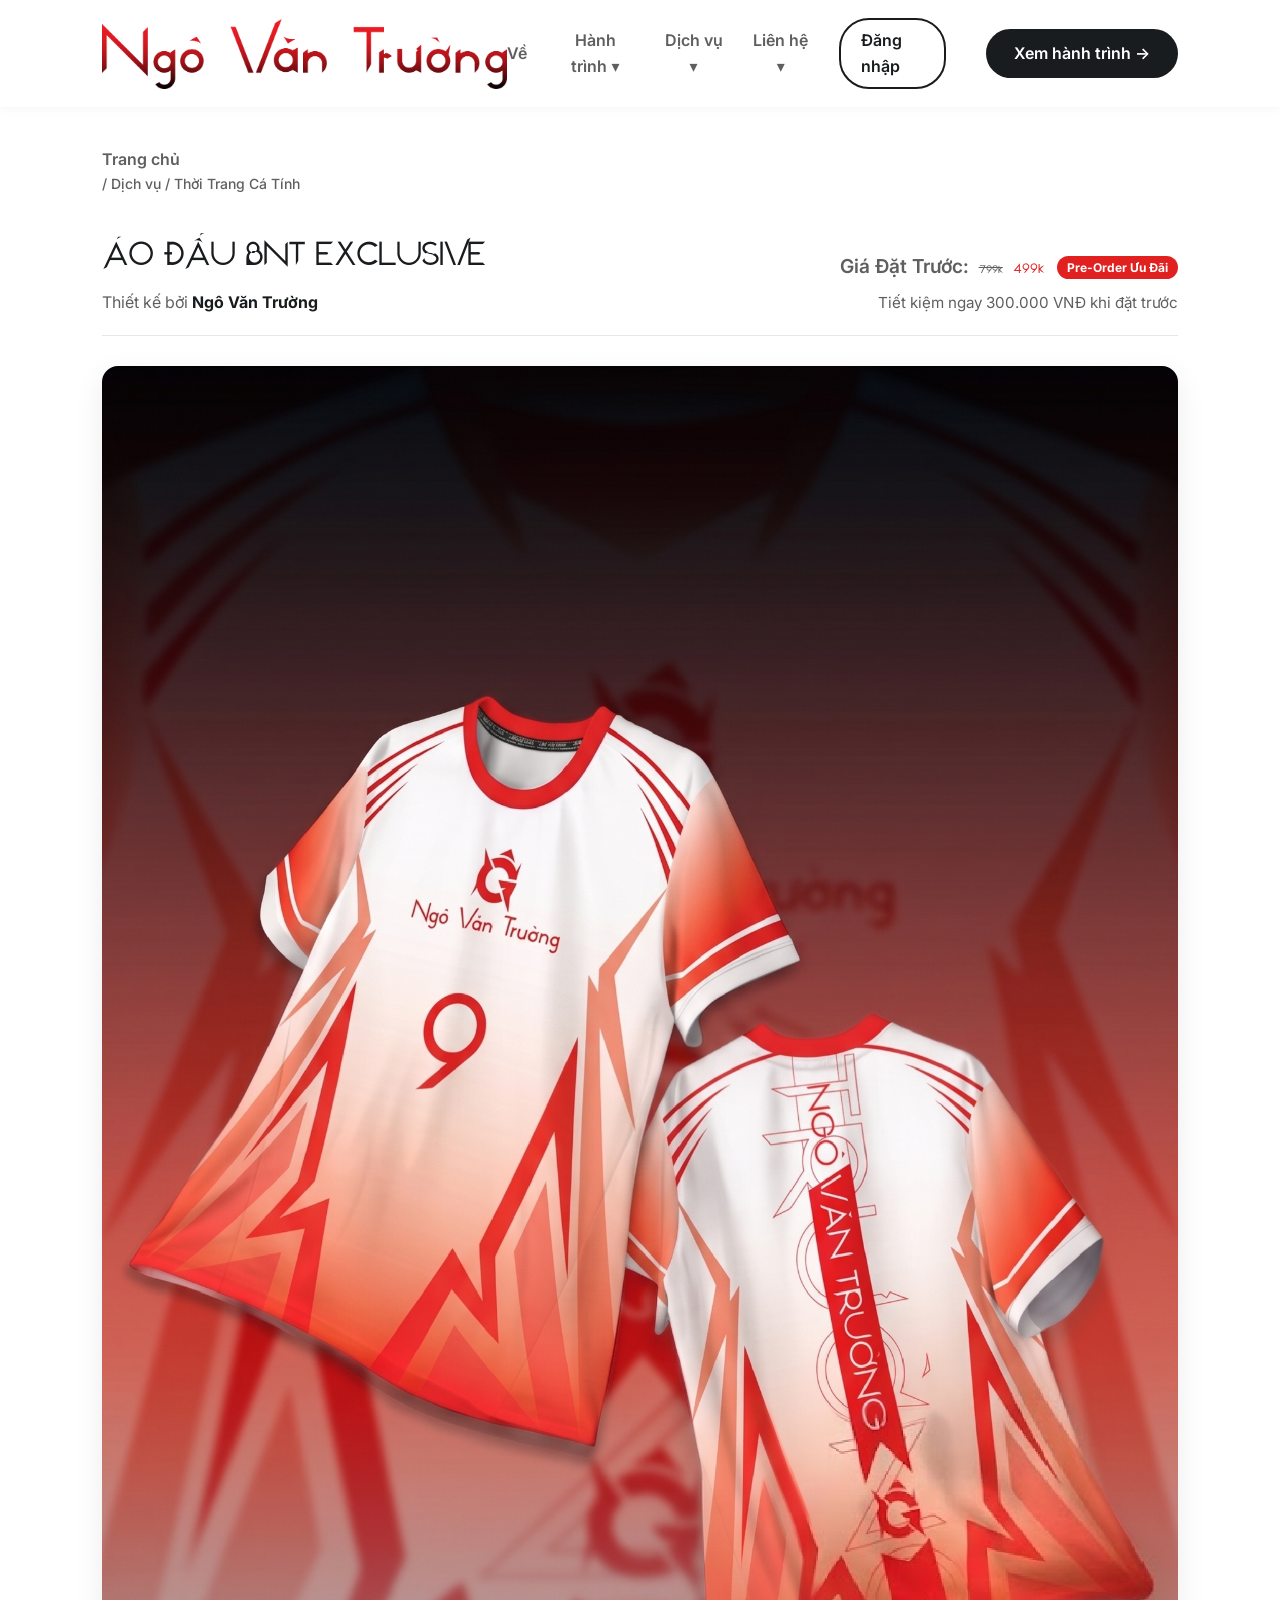
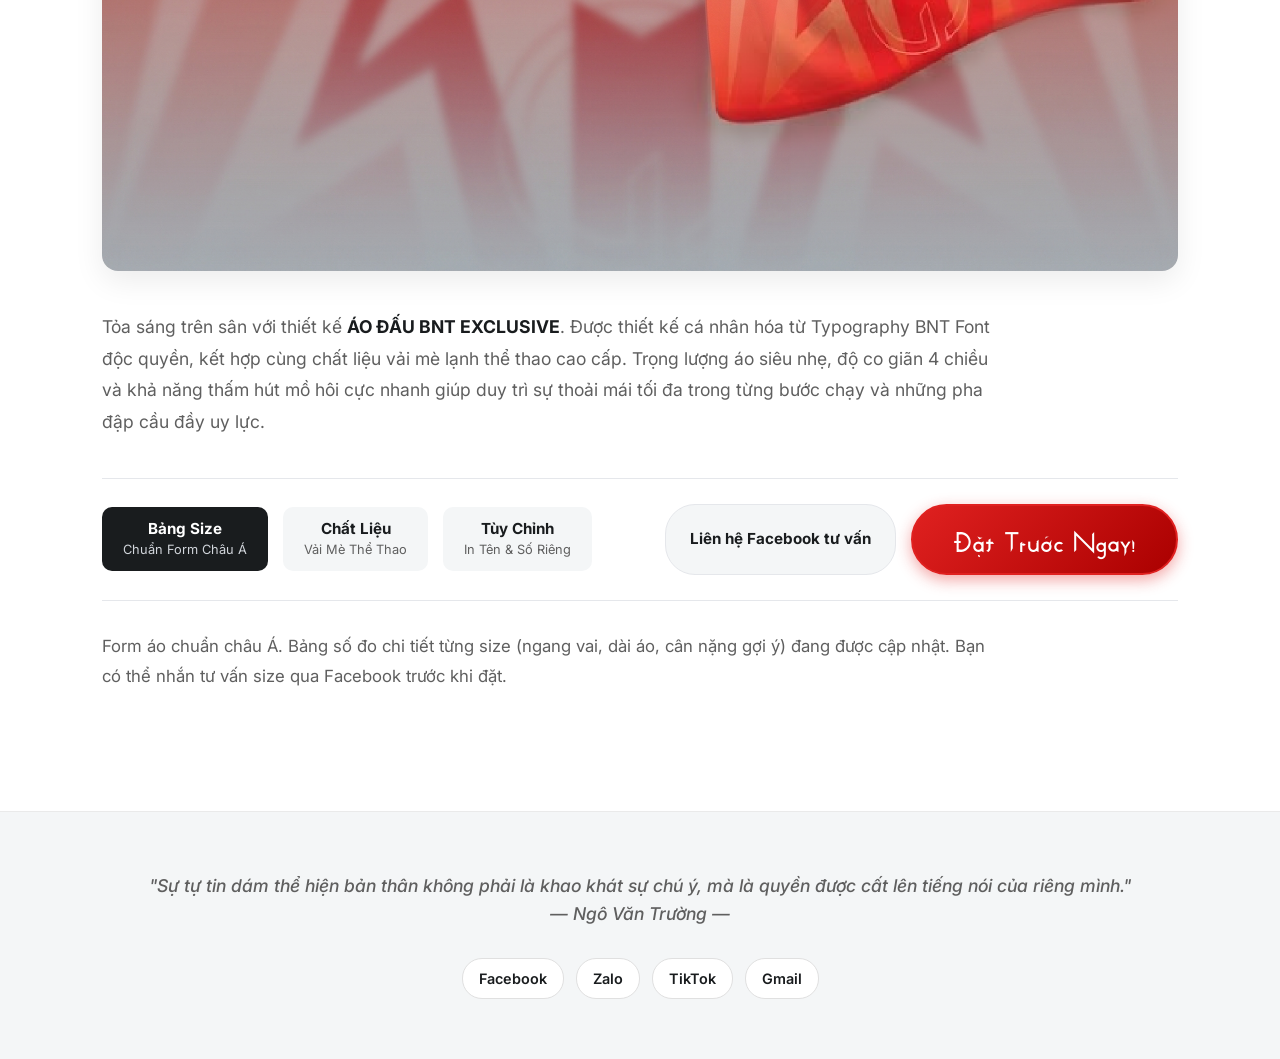
==== ao-dau.html @ 02235357 "Add files via upload" ====
<!DOCTYPE html>
<html lang="vi">
<head>
<meta charset="UTF-8"><meta name="viewport" content="width=device-width, initial-scale=1.0">
<title>Áo Đấu BNT Exclusive | Ngô Văn Trường</title>
<meta name="description" content="Áo đấu BNT Exclusive do Ngô Văn Trường thiết kế: typography BNT Font độc quyền, vải mè lạnh thể thao, co giãn 4 chiều. Đặt trước 499k.">
<meta property="og:type" content="website">
<meta property="og:title" content="Áo Đấu BNT Exclusive | Ngô Văn Trường">
<meta property="og:description" content="Áo đấu thể thao thiết kế riêng, vải mè lạnh siêu nhẹ. Đặt trước ưu đãi 499k.">
<meta property="og:image" content="aos dau nvt.png">
<link rel="icon" href="icon.svg" type="image/svg+xml">
<link href="https://fonts.googleapis.com/css2?family=Inter:wght@400;500;600;700;800&display=swap" rel="stylesheet">
<script async src="https://www.googletagmanager.com/gtag/js?id=G-8JM5VVPJ3H"></script>
<script>window.dataLayer=window.dataLayer||[];function gtag(){dataLayer.push(arguments);}gtag('js',new Date());gtag('config','G-8JM5VVPJ3H');</script>
<script>(function(c,l,a,r,i,t,y){c[a]=c[a]||function(){(c[a].q=c[a].q||[]).push(arguments)};t=l.createElement(r);t.async=1;t.src="https://www.clarity.ms/tag/"+i;y=l.getElementsByTagName(r)[0];y.parentNode.insertBefore(t,y);})(window,document,"clarity","script","yrsd07ghmy");</script>
<link rel="stylesheet" href="assets/style.css">
<style>
.product-container{max-width:1440px;margin:0 auto;padding:40px 8%}
.breadcrumb{font-size:14px;color:var(--text-grey);margin-bottom:25px;font-weight:500}
.breadcrumb a:hover{color:var(--brand-red)}
.product-header-wrapper{display:flex;justify-content:space-between;align-items:flex-end;flex-wrap:wrap;gap:20px;margin-bottom:30px;padding-bottom:20px;border-bottom:1px solid var(--border-color)}
.product-title h1{font-size:3.5rem;font-weight:400;line-height:1.1;letter-spacing:-1px}
.author{font-size:1rem;color:var(--text-grey);margin-top:8px}
.author a{color:var(--brand-black);font-weight:700}.author a:hover{color:var(--brand-red)}
.product-pricing{text-align:right}
.price-main{font-size:1.2rem;font-weight:600;color:var(--text-grey)}
.usd{text-decoration:line-through;margin:0 5px}
.usd-red{color:var(--brand-red);font-size:1.5rem}
.price-badge{background:var(--brand-red);color:#fff;font-size:12px;font-weight:700;padding:4px 10px;border-radius:20px;vertical-align:middle;margin-left:8px}
.price-sub{font-size:.95rem;color:var(--text-grey);margin-top:5px}
.gallery-wrapper{margin:30px 0 40px}
.gallery-wrapper img{width:100%;height:auto;display:block}
.product-description{font-size:1.1rem;color:var(--text-grey);line-height:1.8;max-width:900px;margin-bottom:40px}
.product-description strong{color:var(--brand-black)}
.action-bar{display:flex;justify-content:space-between;align-items:center;flex-wrap:wrap;gap:25px;padding:25px 0;border-top:1px solid var(--border-color);border-bottom:1px solid var(--border-color)}
.tabs-container{display:flex;gap:15px;flex-wrap:wrap}
.tab-item{padding:12px 20px;border-radius:10px;background:var(--light-grey);color:var(--brand-black);font:inherit;font-weight:700;font-size:.95rem;cursor:pointer;text-align:center;line-height:1.2;border:1px solid transparent}
.tab-item small{display:block;margin-top:4px;font-size:.8rem;font-weight:400;color:var(--text-grey)}
.tab-item[aria-selected=true],.tab-item:hover{background:var(--brand-black);color:#fff}
.tab-item[aria-selected=true] small,.tab-item:hover small{color:#d1d5db}
.tab-panel{padding:30px 0 80px;max-width:900px;color:var(--text-grey);font-size:1.05rem;line-height:1.8;min-height:140px}
.tab-panel strong{color:var(--brand-black)}
.buy-action{display:flex;gap:15px;flex-wrap:wrap;align-items:stretch}
.btn-secondary{background:var(--light-grey);color:var(--brand-black);border:1px solid var(--border-color);padding:14px 24px;border-radius:30px;font:inherit;font-weight:700;font-size:.95rem;cursor:pointer;display:inline-flex;align-items:center;justify-content:center}
.btn-secondary:hover{background:#e5e7eb}
.btn-buy-myfonts{background:linear-gradient(135deg,#e02120,#aa0000);color:#fff;border:2px solid var(--brand-red);padding:10px 40px;border-radius:50px;font-size:3rem;cursor:pointer;box-shadow:0 5px 15px rgba(224,33,32,.4);transition:transform .3s,box-shadow .3s,background .3s;display:flex;align-items:center;justify-content:center}
.btn-buy-myfonts:hover{background:linear-gradient(135deg,#aa0000,#e02120);transform:translateY(-2px);box-shadow:0 8px 25px rgba(224,33,32,.6)}
.modal-overlay{display:none;position:fixed;inset:0;z-index:9999;overflow:auto;background:rgba(0,0,0,.6);backdrop-filter:blur(4px);padding:20px;justify-content:center;align-items:flex-start}
.modal-overlay.active{display:flex}
.modal-content{background:#fff;padding:30px;border-radius:16px;max-width:450px;width:100%;margin:auto;text-align:center;position:relative;box-shadow:0 10px 40px rgba(0,0,0,.2);animation:fadeIn .3s ease-out}
@keyframes fadeIn{from{opacity:0;transform:translateY(-20px)}to{opacity:1;transform:none}}
.close-modal{position:absolute;top:10px;right:14px;width:44px;height:44px;background:none;border:none;color:var(--text-grey);font-size:30px;cursor:pointer}
.close-modal:hover{color:var(--brand-red)}
.modal-title{font-family:'BNTFONT','Montserrat',sans-serif;font-weight:400;color:var(--brand-red);font-size:2.5rem;margin-bottom:15px}
.qr-image{width:100%;max-width:250px;height:auto;border-radius:10px;margin:0 auto 20px;box-shadow:0 5px 15px rgba(0,0,0,.1)}
.modal-instruction{font-size:.95rem;line-height:1.6;margin-bottom:25px;text-align:left;background:var(--light-grey);padding:15px;border-radius:10px;border-left:4px solid var(--brand-red)}
.modal-instruction strong{color:#b01514}
.modal-actions{display:flex;flex-direction:column;gap:10px}
.btn-send-bill{display:flex;justify-content:center;align-items:center;gap:10px;background:var(--brand-black);color:#fff;padding:14px 20px;border-radius:30px;font-weight:700;transition:background-color .3s,transform .2s}
.btn-send-bill:hover{background:var(--brand-red);transform:translateY(-2px)}
@media (max-width:1024px){
.product-header-wrapper{flex-direction:column;align-items:flex-start}.product-pricing{text-align:left}
.action-bar{flex-direction:column;align-items:stretch}.tabs-container{justify-content:center}
.buy-action{flex-direction:column}.btn-secondary,.btn-buy-myfonts{width:100%;padding:15px 24px}}
@media (max-width:768px){.product-title h1{font-size:2.4rem}.btn-buy-myfonts{font-size:2.2rem}}
</style>
</head>
<body>
<div id="site-header"></div><script src="assets/site.js"></script>

<main class="product-container">
  <nav class="breadcrumb" aria-label="Breadcrumb">
    <a href="index.html">Trang chủ</a> / <span>Dịch vụ</span> / <span aria-current="page">Thời Trang Cá Tính</span>
  </nav>

  <div class="product-header-wrapper">
    <div class="product-title">
      <h1 class="bnt-display">ÁO ĐẤU BNT EXCLUSIVE</h1>
      <p class="author">Thiết kế bởi <a href="index.html">Ngô Văn Trường</a></p>
    </div>
    <div class="product-pricing">
      <div class="price-main">Giá Đặt Trước: <span class="usd bnt-display">799k</span> <span class="usd-red bnt-display">499k</span> <span class="price-badge">Pre-Order Ưu Đãi</span></div>
      <div class="price-sub">Tiết kiệm ngay 300.000 VNĐ khi đặt trước</div>
    </div>
  </div>

  <div class="gallery-wrapper"><img src="aos dau nvt.png" alt="Áo Đấu BNT Exclusive" fetchpriority="high" decoding="async"></div>

  <div class="product-description">
    <p>Tỏa sáng trên sân với thiết kế <strong>ÁO ĐẤU BNT EXCLUSIVE</strong>. Được thiết kế cá nhân hóa từ Typography BNT Font độc quyền, kết hợp cùng chất liệu vải mè lạnh thể thao cao cấp. Trọng lượng áo siêu nhẹ, độ co giãn 4 chiều và khả năng thấm hút mồ hôi cực nhanh giúp duy trì sự thoải mái tối đa trong từng bước chạy và những pha đập cầu đầy uy lực.</p>
  </div>

  <div class="action-bar">
    <div class="tabs-container" role="tablist" aria-label="Thông tin sản phẩm">
      <button type="button" class="tab-item" role="tab" id="tab-size" aria-selected="true" aria-controls="panel-size">Bảng Size<small>Chuẩn Form Châu Á</small></button>
      <button type="button" class="tab-item" role="tab" id="tab-fabric" aria-selected="false" aria-controls="panel-fabric" tabindex="-1">Chất Liệu<small>Vải Mè Thể Thao</small></button>
      <button type="button" class="tab-item" role="tab" id="tab-custom" aria-selected="false" aria-controls="panel-custom" tabindex="-1">Tùy Chỉnh<small>In Tên &amp; Số Riêng</small></button>
    </div>
    <div class="buy-action">
      <a class="btn-secondary" href="https://web.facebook.com/truong.bapngo.2k6" target="_blank" rel="noopener noreferrer">Liên hệ Facebook tư vấn</a>
      <button type="button" id="btnPreOrder" class="btn-buy-myfonts bnt-display">Đặt Trước Ngay!</button>
    </div>
  </div>

  <div class="tab-panel" id="panel-size" role="tabpanel" aria-labelledby="tab-size"><p>Form áo chuẩn châu Á. Bảng số đo chi tiết từng size (ngang vai, dài áo, cân nặng gợi ý) đang được cập nhật. Bạn có thể nhắn tư vấn size qua Facebook trước khi đặt.</p></div>
  <div class="tab-panel" id="panel-fabric" role="tabpanel" aria-labelledby="tab-fabric" hidden><p><strong>Vải mè lạnh thể thao cao cấp:</strong> trọng lượng siêu nhẹ, co giãn 4 chiều, thấm hút mồ hôi nhanh.</p></div>
  <div class="tab-panel" id="panel-custom" role="tabpanel" aria-labelledby="tab-custom" hidden><p><strong>In tên và số riêng</strong> theo yêu cầu, thiết kế từ typography BNT Font độc quyền. Nhắn tư vấn để chốt nội dung in.</p></div>
</main>

<div id="qrModal" class="modal-overlay" role="dialog" aria-modal="true" aria-labelledby="modalTitle">
  <div class="modal-content">
    <button type="button" class="close-modal" aria-label="Đóng">&times;</button>
    <h2 class="modal-title" id="modalTitle">Thanh Toán</h2>
    <img src="QR Chuyen Tien.jpg" alt="Mã QR thanh toán" class="qr-image" width="250" height="250">
    <div class="modal-instruction">
      <p>1. Bạn vui lòng quét mã QR để thanh toán <strong>499.000 VNĐ</strong>.</p>
      <p>2. Cú pháp chuyển khoản: <strong>[Tên] + [SĐT] + pay ao bnt</strong>.</p>
      <p>3. <strong>Hãy chụp lại màn hình giao dịch (bill)</strong> thành công.</p>
      <p>4. Bấm nút bên dưới để gửi bill cho Trường xác nhận. Trường sẽ gửi hàng cho bạn ngay khi áo ra mắt chính thức nhé!</p>
    </div>
    <div class="modal-actions">
      <a href="https://web.facebook.com/truong.bapngo.2k6" target="_blank" rel="noopener noreferrer" class="btn-send-bill">Gửi bill qua Facebook 💬</a>
      <a href="https://zalo.me/0337439799" target="_blank" rel="noopener noreferrer" class="btn-send-bill">Gửi bill qua Zalo 💬</a>
    </div>
  </div>
</div>

<div id="site-footer"></div>

<script>
// Tabs
const tabs=Array.from(document.querySelectorAll('[role="tab"]'));
function selectTab(tab,focus){
  tabs.forEach(t=>{const on=t===tab;t.setAttribute('aria-selected',on);t.tabIndex=on?0:-1;document.getElementById(t.getAttribute('aria-controls')).hidden=!on;});
  if(focus)tab.focus();
}
tabs.forEach((tab,i)=>{
  tab.addEventListener('click',()=>selectTab(tab));
  tab.addEventListener('keydown',e=>{
    if(e.key==='ArrowRight')selectTab(tabs[(i+1)%tabs.length],true);
    if(e.key==='ArrowLeft')selectTab(tabs[(i-1+tabs.length)%tabs.length],true);
  });
});
// Modal thanh toán
const modal=document.getElementById('qrModal'),openBtn=document.getElementById('btnPreOrder'),closeBtn=modal.querySelector('.close-modal');
function openModal(){modal.classList.add('active');document.body.style.overflow='hidden';closeBtn.focus();}
function closeModal(){modal.classList.remove('active');document.body.style.overflow='';openBtn.focus();}
openBtn.addEventListener('click',openModal);
closeBtn.addEventListener('click',closeModal);
modal.addEventListener('click',e=>{if(e.target===modal)closeModal();});
document.addEventListener('keydown',e=>{if(e.key==='Escape'&&modal.classList.contains('active'))closeModal();});
</script>
</body>
</html>
---- assets/style.css ----
/* BNT shared styles: tokens, header, footer, hiệu ứng, trang tài khoản */
@font-face{font-family:'BNTFONT';src:url('../BNTFONT-Regular.otf') format('opentype'),url('../BNTFONT-Regular.ttf') format('truetype');font-display:swap}
:root{--brand-red:#e02120;--brand-black:#191c1e;--text-grey:#5f5f5f;--light-grey:#f4f6f7;--pure-white:#fff;--border-color:#e5e7eb;--accent:var(--brand-red);--radius:16px;--shadow:0 10px 30px rgba(0,0,0,.08);--header-h:110px}
*{margin:0;padding:0;box-sizing:border-box}
html{scroll-behavior:smooth;scroll-padding-top:var(--header-h)}
body{font-family:'Inter','Montserrat',system-ui,sans-serif;background:var(--pure-white);color:var(--brand-black);line-height:1.6;overflow-x:hidden}
a{text-decoration:none;color:inherit}
a:focus-visible,button:focus-visible{outline:3px solid var(--accent);outline-offset:3px}
.bnt-display{font-family:'BNTFONT','Montserrat',sans-serif;font-weight:400}

/* Header */
header{display:flex;justify-content:space-between;align-items:center;padding:18px 8%;background:#fff;position:sticky;top:0;z-index:999;box-shadow:0 2px 10px rgba(0,0,0,.04)}
.logo img{height:70px;width:auto;display:block}
.nav-container{display:flex;align-items:center;gap:40px}
nav ul{list-style:none;display:flex;gap:30px;align-items:center}
nav li{display:flex;align-items:center;position:relative}
nav a,.dropbtn{color:var(--text-grey);font:inherit;font-weight:600;font-size:16px;background:none;border:none;cursor:pointer;transition:color .3s;display:flex;align-items:center}
nav a:hover,.dropbtn:hover{color:var(--brand-black)}
.dropdown-content a[aria-current]{color:var(--accent)}
#navAuth{border:2px solid var(--brand-black);padding:8px 20px;border-radius:30px;color:var(--brand-black);transition:background-color .3s,color .3s}
#navAuth:hover{background:var(--brand-black);color:#fff}
.btn-start{background:var(--brand-black);color:#fff;padding:12px 28px;border-radius:30px;font-weight:600;white-space:nowrap;transition:background-color .3s,transform .2s,box-shadow .3s}
.btn-start:hover{background:var(--accent);transform:translateY(-2px);box-shadow:0 8px 20px rgba(0,0,0,.15)}
.menu-toggle{display:none;background:none;border:none;cursor:pointer;width:44px;height:44px;flex-direction:column;justify-content:center;align-items:center;gap:6px}
.menu-toggle span{display:block;width:26px;height:3px;background:var(--brand-black);border-radius:2px;transition:transform .3s,opacity .3s}
.menu-toggle[aria-expanded=true] span:nth-child(1){transform:translateY(9px) rotate(45deg)}
.menu-toggle[aria-expanded=true] span:nth-child(2){opacity:0}
.menu-toggle[aria-expanded=true] span:nth-child(3){transform:translateY(-9px) rotate(-45deg)}
.dropdown::after{content:'';position:absolute;left:0;bottom:-25px;width:100%;height:25px}
.dropdown-content{display:none;position:absolute;background:#fff;min-width:210px;box-shadow:0 10px 25px rgba(0,0,0,.1);border-radius:10px;z-index:100;top:40px;left:50%;transform:translateX(-50%);overflow:hidden;border:1px solid #eaeaea}
.dropdown-content a{color:var(--brand-black);padding:14px 20px;display:block;font-size:14.5px;text-align:center;transition:background-color .3s,color .3s}
.dropdown-content a:hover{background:var(--light-grey);color:var(--accent)}
.dropdown-content.show{display:block}
@media (hover:hover) and (min-width:1025px){.dropdown:hover .dropdown-content,.dropdown:focus-within .dropdown-content{display:block}}
@media (max-width:1024px){
 :root{--header-h:90px}
 header{padding:12px 5%}.logo img{height:50px}.menu-toggle{display:flex}
 .nav-container{display:none;position:absolute;top:100%;left:0;right:0;flex-direction:column;align-items:stretch;gap:20px;background:#fff;padding:20px 5% 30px;box-shadow:0 10px 20px rgba(0,0,0,.08);max-height:calc(100vh - 80px);overflow-y:auto}
 .nav-container.open{display:flex}
 nav ul{flex-direction:column;align-items:stretch;gap:0}
 nav li{flex-direction:column;align-items:stretch;border-bottom:1px solid #eee}
 nav a,.dropbtn{padding:14px 4px;justify-content:space-between;width:100%}
 #navAuth{border:0;padding:14px 4px;border-radius:0;background:none!important;color:var(--accent)}
 .dropdown::after{display:none}
 .dropdown-content{position:static;transform:none;box-shadow:none;border:none;border-radius:0;background:var(--light-grey);min-width:0}
 .dropdown-content a{text-align:left;padding:12px 20px}
 .btn-start{text-align:center}
}

/* Footer */
footer{padding:60px 8%;text-align:center;background:var(--light-grey);border-top:1px solid #eaeaea}
.footer-quote{font-size:1.1rem;color:var(--text-grey);font-style:italic;font-weight:500}
.footer-contact{margin-top:30px;display:flex;justify-content:center;gap:12px;flex-wrap:wrap}
footer .disclaimer{font-size:.9rem;color:var(--text-grey);max-width:700px;margin:25px auto 0}
.social-btn{display:inline-flex;align-items:center;padding:8px 16px;background:#fff;color:var(--brand-black);border-radius:20px;font-size:.9rem;font-weight:600;border:1px solid #e0e0e0;transition:all .3s}
.social-btn:hover{background:var(--accent);color:#fff;border-color:var(--accent);transform:translateY(-2px)}

/* Hiệu ứng cho trang dịch vụ (font, áo đấu, tư vấn, hành trình) */
.gallery-wrapper>img,.main-display,.feature-image{border-radius:var(--radius);box-shadow:var(--shadow);overflow:hidden}
.feature-image img{transition:transform .5s}.feature-image:hover img{transform:scale(1.04)}
.price-card,.accordion-item,.tab-item,.btn-secondary,.card{transition:transform .3s,box-shadow .3s,background-color .3s,color .3s,border-color .3s}
.accordion-item:hover,.card:hover{box-shadow:0 14px 34px rgba(0,0,0,.1)}
.tab-item:hover,.btn-secondary:hover{transform:translateY(-2px)}
@media (prefers-reduced-motion:reduce){html{scroll-behavior:auto}*,*::before,*::after{transition:none!important;animation:none!important}}

/* Trang đang phát triển */
.soon{min-height:60vh;display:flex;flex-direction:column;align-items:center;justify-content:center;text-align:center;padding:60px 20px;background:var(--light-grey)}
.soon h1{font-family:'BNTFONT','Montserrat',sans-serif;font-weight:400;font-size:clamp(2.4rem,9vw,6rem);line-height:1.1;color:var(--brand-red);margin-bottom:15px}
.soon p{max-width:500px;color:var(--text-grey);margin-bottom:30px}
.actions{display:flex;gap:15px;flex-wrap:wrap;justify-content:center}
.btn-outline{border:2px solid var(--brand-black);padding:10px 28px;border-radius:30px;font-weight:600;transition:background-color .3s,color .3s}
.btn-outline:hover{background:var(--brand-black);color:#fff}

/* Trang tài khoản */
.account{max-width:1000px;margin:0 auto;padding:50px 5% 80px;min-height:60vh}
.card{background:#fff;border:1px solid var(--border-color);border-radius:var(--radius);box-shadow:var(--shadow);padding:28px}
.auth-card{max-width:440px;margin:0 auto}
.seg{display:flex;gap:8px;background:var(--light-grey);padding:6px;border-radius:30px;margin-bottom:22px}
.seg button{flex:1;border:0;background:none;padding:10px;border-radius:24px;font:inherit;font-weight:700;color:var(--text-grey);cursor:pointer}
.seg button.on{background:var(--brand-black);color:#fff}
.field{display:block;margin-bottom:14px;font-weight:600;font-size:.9rem}
.field input{width:100%;margin-top:6px;padding:12px 14px;border:1px solid var(--border-color);border-radius:10px;font:inherit}
.btn-main{width:100%;background:var(--brand-red);color:#fff;border:0;padding:14px;border-radius:30px;font:inherit;font-weight:700;cursor:pointer;transition:background-color .3s}
.btn-main:hover{background:#aa0000}.btn-main:disabled{opacity:.6;cursor:wait}
#msg{margin-top:14px;font-weight:600;font-size:.95rem}.ok{color:#15803d}.err{color:var(--brand-red)}
.dash-head{display:flex;justify-content:space-between;align-items:center;flex-wrap:wrap;gap:12px;margin-bottom:26px}
.dash-head h1{font-size:2rem}
.btn-out{background:none;border:2px solid var(--brand-black);padding:8px 22px;border-radius:30px;font:inherit;font-weight:600;cursor:pointer}
.btn-out:hover{background:var(--brand-black);color:#fff}
.grid{display:grid;gap:20px;grid-template-columns:repeat(auto-fit,minmax(290px,1fr))}
.card h2{font-size:1.15rem;margin-bottom:10px}
.row{display:flex;justify-content:space-between;gap:12px;padding:12px 0;border-top:1px dashed #ddd;font-size:.92rem}
.row small{display:block;color:var(--text-grey)}
.empty{color:var(--text-grey);font-size:.92rem}
.tag{font-size:.75rem;font-weight:700;padding:3px 10px;border-radius:20px;background:var(--light-grey);white-space:nowrap;height:fit-content}
.tag.paid,.tag.done{background:#dcfce7;color:#15803d}.tag.cancelled{background:#fee2e2;color:#b91c1c}
.dl{color:var(--brand-red);font-weight:700}
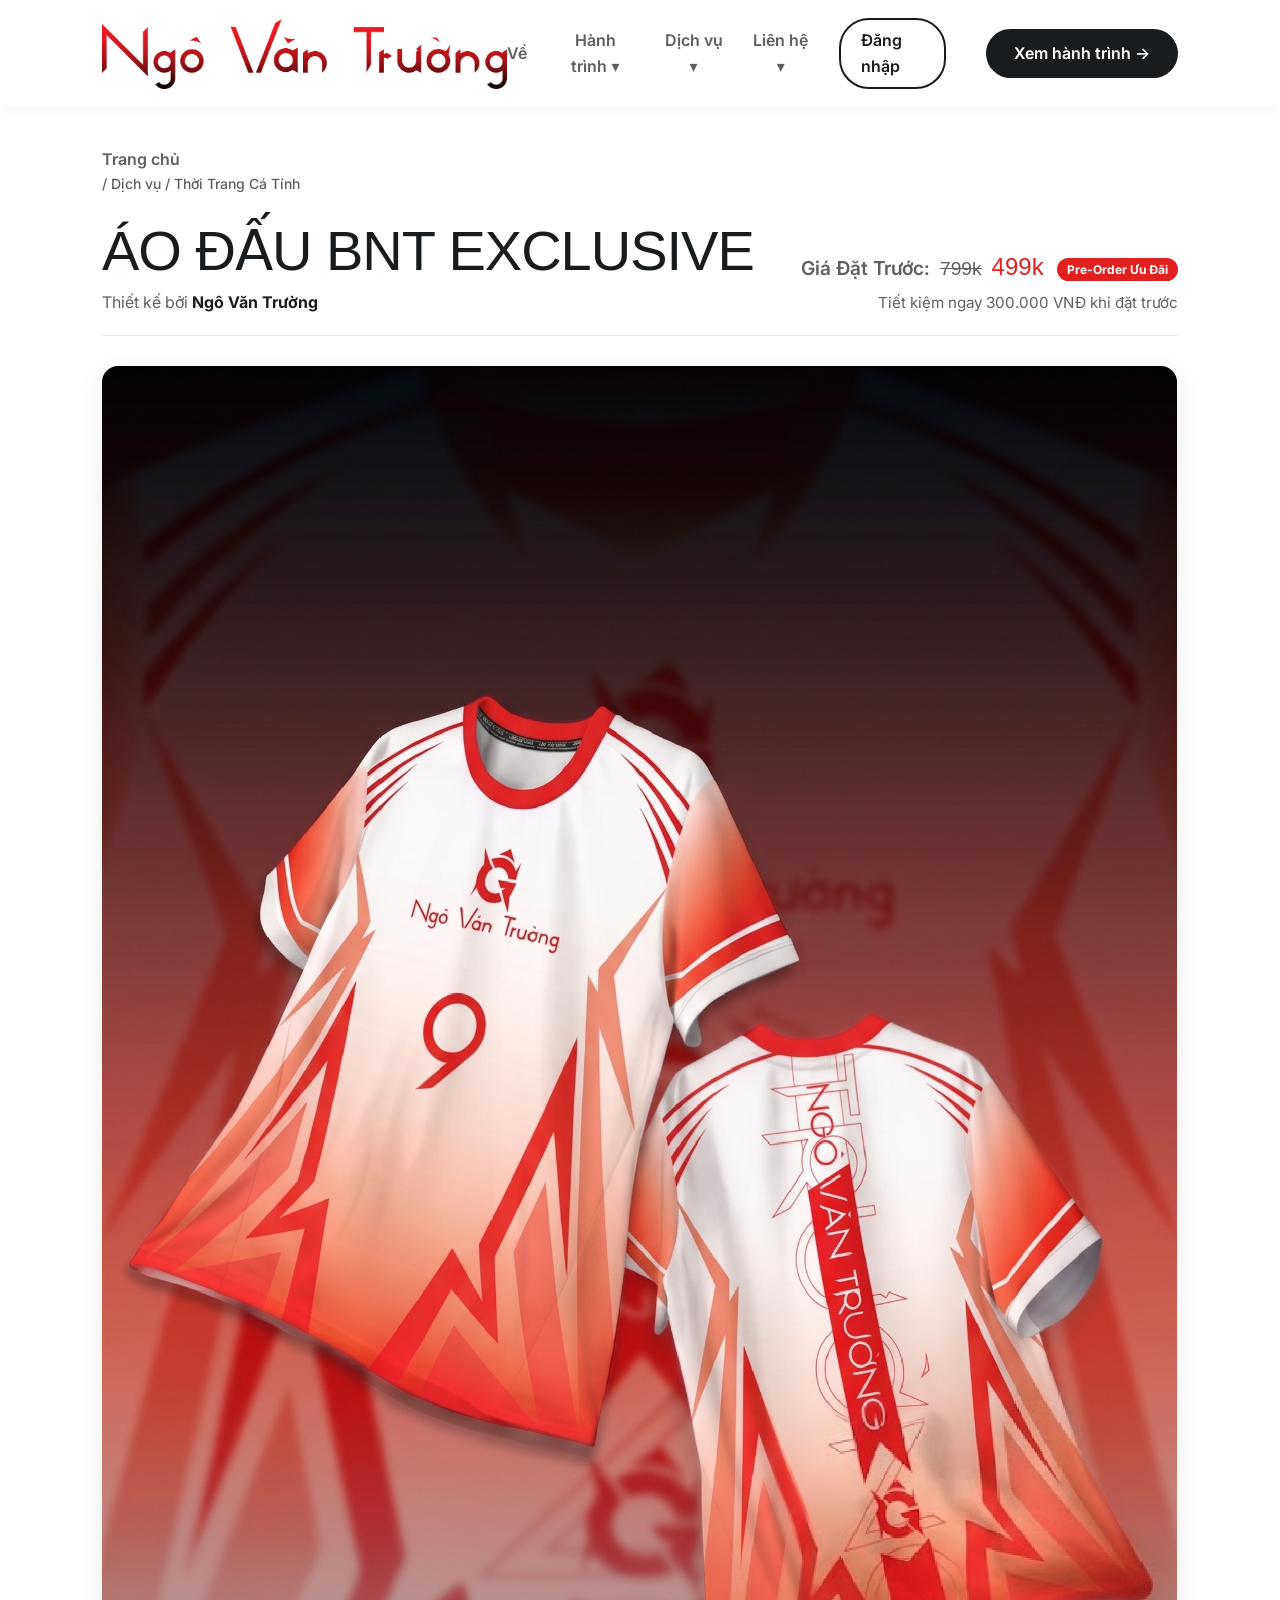
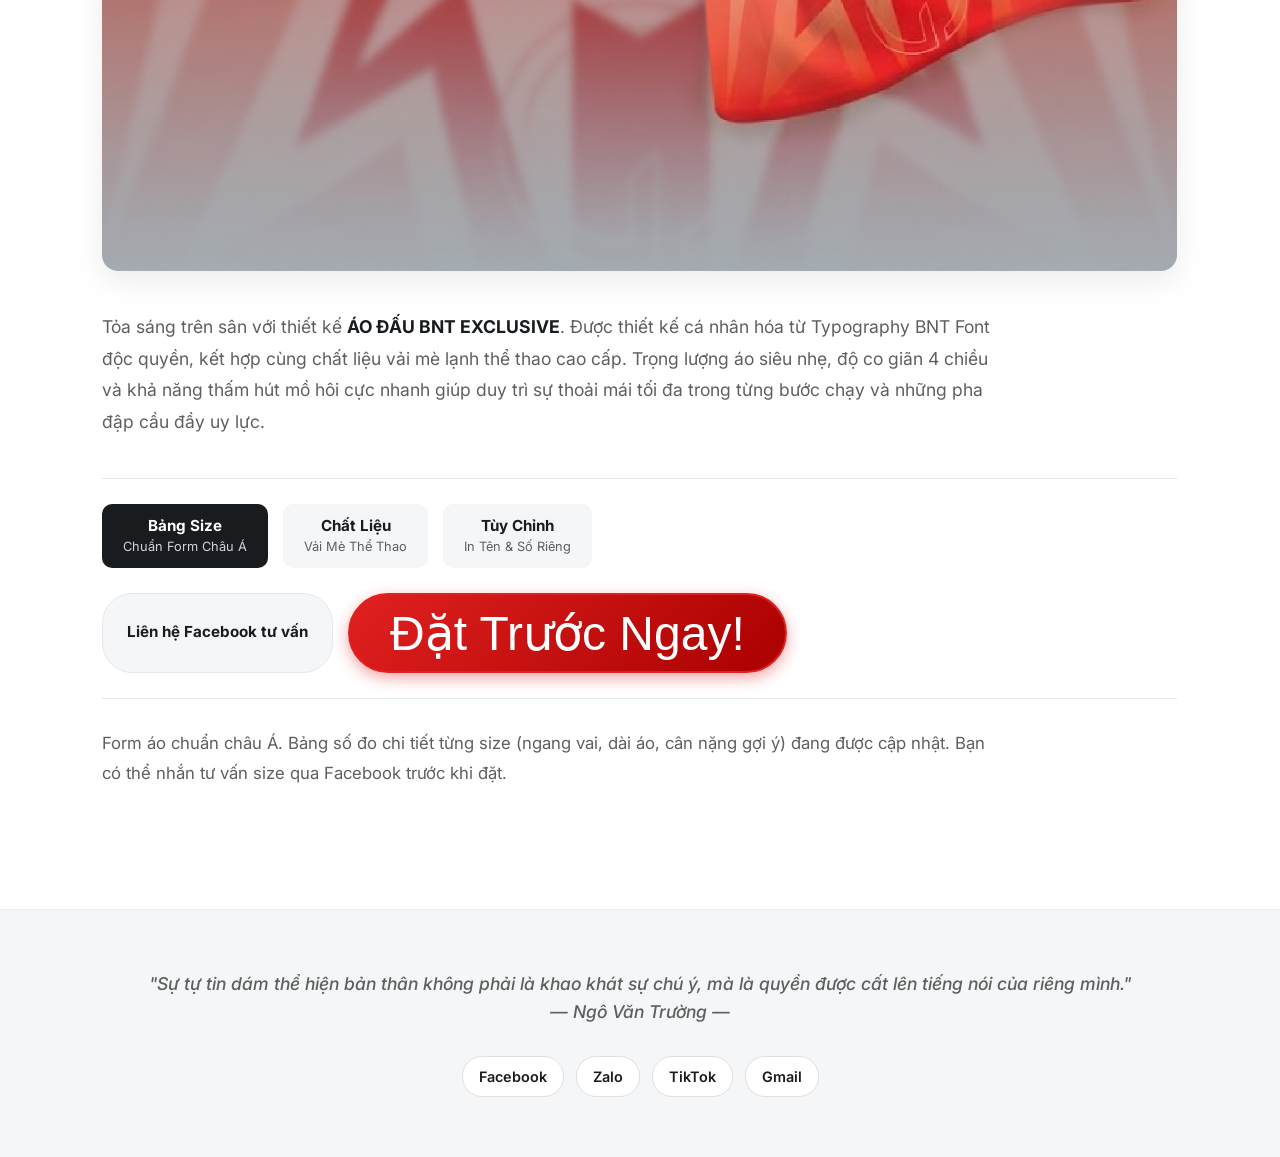
==== commit 3eff8625: "Update ao-dau.html" ====
--- a/ao-dau.html
+++ b/ao-dau.html
@@ -15,6 +15,29 @@
 <script>(function(c,l,a,r,i,t,y){c[a]=c[a]||function(){(c[a].q=c[a].q||[]).push(arguments)};t=l.createElement(r);t.async=1;t.src="https://www.clarity.ms/tag/"+i;y=l.getElementsByTagName(r)[0];y.parentNode.insertBefore(t,y);})(window,document,"clarity","script","yrsd07ghmy");</script>
 <link rel="stylesheet" href="assets/style.css">
 <style>
+/* --- HIỆU ỨNG KÉO ĐẾN ĐÂU HIỆN ĐẾN ĐÓ --- */
+.reveal {
+    opacity: 0;
+    transform: translateY(30px);
+    transition: all 0.8s ease-out;
+    will-change: opacity, transform;
+}
+.reveal.active {
+    opacity: 1;
+    transform: translateY(0);
+}
+.reveal-left {
+    opacity: 0;
+    transform: translateX(-40px);
+    transition: all 0.8s ease-out;
+}
+.reveal-left.active { opacity: 1; transform: translateX(0); }
+/* Delay để các dòng chữ hiện nối tiếp nhau */
+.delay-1 { transition-delay: 0.1s; }
+.delay-2 { transition-delay: 0.2s; }
+.delay-3 { transition-delay: 0.3s; }
+/* --------------------------------------- */
+
 .product-container{max-width:1440px;margin:0 auto;padding:40px 8%}
 .breadcrumb{font-size:14px;color:var(--text-grey);margin-bottom:25px;font-weight:500}
 .breadcrumb a:hover{color:var(--brand-red)}
@@ -69,28 +92,30 @@
 <div id="site-header"></div><script src="assets/site.js"></script>
 
 <main class="product-container">
-  <nav class="breadcrumb" aria-label="Breadcrumb">
+  <nav class="breadcrumb reveal" aria-label="Breadcrumb">
     <a href="index.html">Trang chủ</a> / <span>Dịch vụ</span> / <span aria-current="page">Thời Trang Cá Tính</span>
   </nav>
 
   <div class="product-header-wrapper">
     <div class="product-title">
-      <h1 class="bnt-display">ÁO ĐẤU BNT EXCLUSIVE</h1>
-      <p class="author">Thiết kế bởi <a href="index.html">Ngô Văn Trường</a></p>
-    </div>
-    <div class="product-pricing">
+      <h1 class="bnt-display reveal">ÁO ĐẤU BNT EXCLUSIVE</h1>
+      <p class="author reveal delay-1">Thiết kế bởi <a href="index.html">Ngô Văn Trường</a></p>
+    </div>
+    <div class="product-pricing reveal delay-2">
       <div class="price-main">Giá Đặt Trước: <span class="usd bnt-display">799k</span> <span class="usd-red bnt-display">499k</span> <span class="price-badge">Pre-Order Ưu Đãi</span></div>
       <div class="price-sub">Tiết kiệm ngay 300.000 VNĐ khi đặt trước</div>
     </div>
   </div>
 
-  <div class="gallery-wrapper"><img src="aos dau nvt.png" alt="Áo Đấu BNT Exclusive" fetchpriority="high" decoding="async"></div>
-
-  <div class="product-description">
+  <div class="gallery-wrapper reveal">
+      <img src="aos dau nvt.png" alt="Áo Đấu BNT Exclusive" fetchpriority="high" decoding="async">
+  </div>
+
+  <div class="product-description reveal">
     <p>Tỏa sáng trên sân với thiết kế <strong>ÁO ĐẤU BNT EXCLUSIVE</strong>. Được thiết kế cá nhân hóa từ Typography BNT Font độc quyền, kết hợp cùng chất liệu vải mè lạnh thể thao cao cấp. Trọng lượng áo siêu nhẹ, độ co giãn 4 chiều và khả năng thấm hút mồ hôi cực nhanh giúp duy trì sự thoải mái tối đa trong từng bước chạy và những pha đập cầu đầy uy lực.</p>
   </div>
 
-  <div class="action-bar">
+  <div class="action-bar reveal delay-1">
     <div class="tabs-container" role="tablist" aria-label="Thông tin sản phẩm">
       <button type="button" class="tab-item" role="tab" id="tab-size" aria-selected="true" aria-controls="panel-size">Bảng Size<small>Chuẩn Form Châu Á</small></button>
       <button type="button" class="tab-item" role="tab" id="tab-fabric" aria-selected="false" aria-controls="panel-fabric" tabindex="-1">Chất Liệu<small>Vải Mè Thể Thao</small></button>
@@ -102,7 +127,7 @@
     </div>
   </div>
 
-  <div class="tab-panel" id="panel-size" role="tabpanel" aria-labelledby="tab-size"><p>Form áo chuẩn châu Á. Bảng số đo chi tiết từng size (ngang vai, dài áo, cân nặng gợi ý) đang được cập nhật. Bạn có thể nhắn tư vấn size qua Facebook trước khi đặt.</p></div>
+  <div class="tab-panel reveal delay-2" id="panel-size" role="tabpanel" aria-labelledby="tab-size"><p>Form áo chuẩn châu Á. Bảng số đo chi tiết từng size (ngang vai, dài áo, cân nặng gợi ý) đang được cập nhật. Bạn có thể nhắn tư vấn size qua Facebook trước khi đặt.</p></div>
   <div class="tab-panel" id="panel-fabric" role="tabpanel" aria-labelledby="tab-fabric" hidden><p><strong>Vải mè lạnh thể thao cao cấp:</strong> trọng lượng siêu nhẹ, co giãn 4 chiều, thấm hút mồ hôi nhanh.</p></div>
   <div class="tab-panel" id="panel-custom" role="tabpanel" aria-labelledby="tab-custom" hidden><p><strong>In tên và số riêng</strong> theo yêu cầu, thiết kế từ typography BNT Font độc quyền. Nhắn tư vấn để chốt nội dung in.</p></div>
 </main>
@@ -128,6 +153,29 @@
 <div id="site-footer"></div>
 
 <script>
+// --- SCRIPT QUAN SÁT KÉO TRANG (INTERSECTION OBSERVER) ---
+document.addEventListener("DOMContentLoaded", function() {
+    const observerOptions = {
+        root: null,
+        rootMargin: '0px',
+        threshold: 0.1 // Để ngưỡng 10% là hiện, cho nhạy hơn một chút trên trang sản phẩm
+    };
+
+    const observer = new IntersectionObserver((entries, observer) => {
+        entries.forEach(entry => {
+            if (entry.isIntersecting) {
+                entry.target.classList.add('active');
+                observer.unobserve(entry.target); 
+            }
+        });
+    }, observerOptions);
+
+    document.querySelectorAll('.reveal, .reveal-left').forEach((el) => {
+        observer.observe(el);
+    });
+});
+// ---------------------------------------------------------
+
 // Tabs
 const tabs=Array.from(document.querySelectorAll('[role="tab"]'));
 function selectTab(tab,focus){
@@ -151,4 +199,4 @@
 document.addEventListener('keydown',e=>{if(e.key==='Escape'&&modal.classList.contains('active'))closeModal();});
 </script>
 </body>
-</html>+</html>
